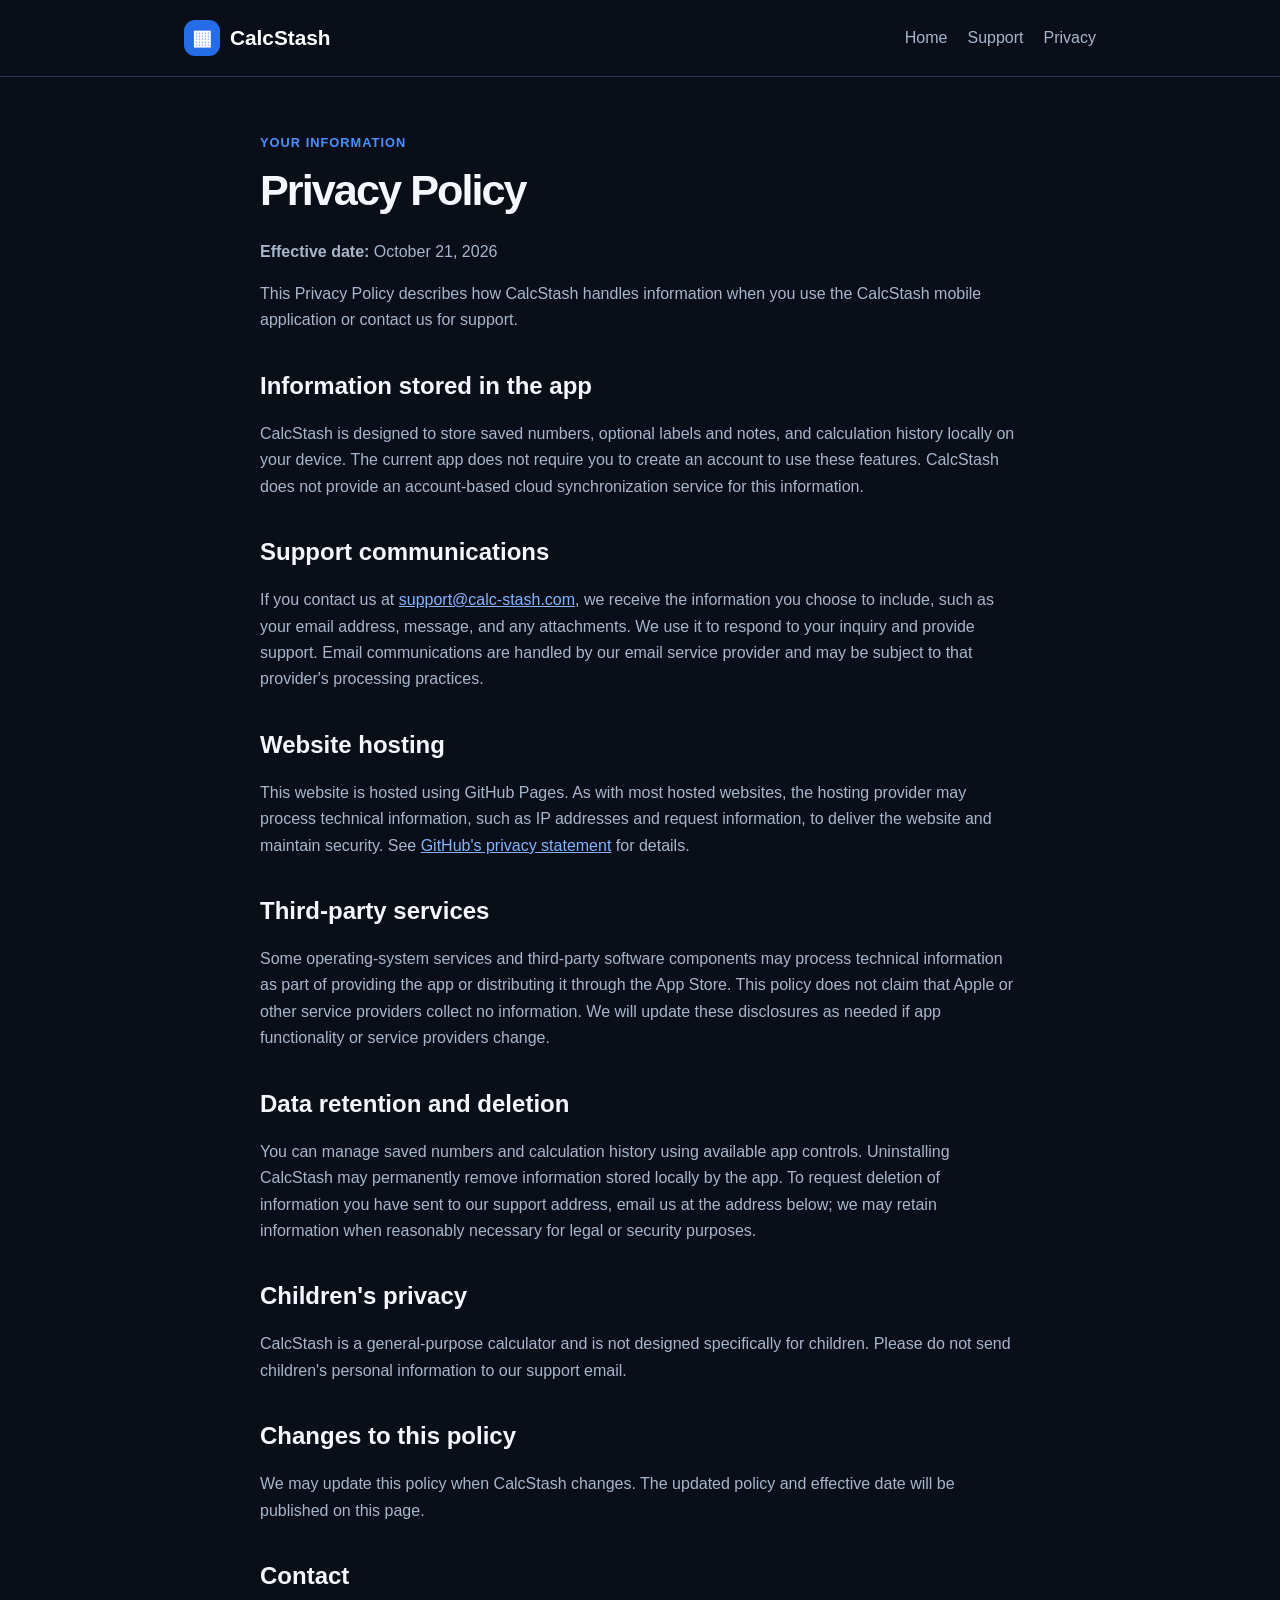
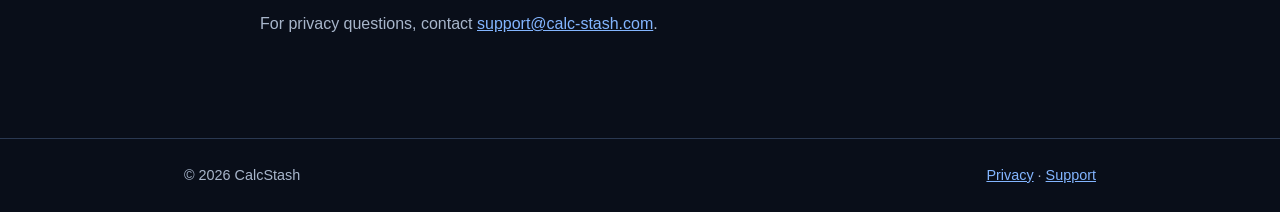
==== privacy/index.html @ 70f06aa5 "Add CalcStash website: privacy/index.html" ====
<!doctype html><html lang="en"><head><meta charset="utf-8"><meta name="viewport" content="width=device-width, initial-scale=1"><meta name="theme-color" content="#090e19"><meta name="description" content="Read how CalcStash handles information and locally saved calculations."><title>Privacy Policy — CalcStash</title><link rel="stylesheet" href="/styles.css"></head><body><header><div class="wrap"><nav aria-label="Main navigation"><a class="brand" href="/"><span class="mark" aria-hidden="true">▦</span>CalcStash</a><div class="links"><a href="/">Home</a><a href="/support/">Support</a><a href="/privacy/">Privacy</a></div></nav></div></header><main class="wrap"><article class="content"><div class="eyebrow">Your information</div><h1>Privacy Policy</h1><p><strong>Effective date:</strong> October 21, 2026</p><p>This Privacy Policy describes how CalcStash handles information when you use the CalcStash mobile application or contact us for support.</p><h2>Information stored in the app</h2><p>CalcStash is designed to store saved numbers, optional labels and notes, and calculation history locally on your device. The current app does not require you to create an account to use these features. CalcStash does not provide an account-based cloud synchronization service for this information.</p><h2>Support communications</h2><p>If you contact us at <a href="mailto:support@calc-stash.com">support@calc-stash.com</a>, we receive the information you choose to include, such as your email address, message, and any attachments. We use it to respond to your inquiry and provide support. Email communications are handled by our email service provider and may be subject to that provider's processing practices.</p><h2>Website hosting</h2><p>This website is hosted using GitHub Pages. As with most hosted websites, the hosting provider may process technical information, such as IP addresses and request information, to deliver the website and maintain security. See <a href="https://docs.github.com/en/site-policy/privacy-policies/github-general-privacy-statement">GitHub's privacy statement</a> for details.</p><h2>Third-party services</h2><p>Some operating-system services and third-party software components may process technical information as part of providing the app or distributing it through the App Store. This policy does not claim that Apple or other service providers collect no information. We will update these disclosures as needed if app functionality or service providers change.</p><h2>Data retention and deletion</h2><p>You can manage saved numbers and calculation history using available app controls. Uninstalling CalcStash may permanently remove information stored locally by the app. To request deletion of information you have sent to our support address, email us at the address below; we may retain information when reasonably necessary for legal or security purposes.</p><h2>Children's privacy</h2><p>CalcStash is a general-purpose calculator and is not designed specifically for children. Please do not send children's personal information to our support email.</p><h2>Changes to this policy</h2><p>We may update this policy when CalcStash changes. The updated policy and effective date will be published on this page.</p><h2>Contact</h2><p>For privacy questions, contact <a href="mailto:support@calc-stash.com">support@calc-stash.com</a>.</p></article></main><footer><div class="wrap"><span>© 2026 CalcStash</span><span><a href="/privacy/">Privacy</a> · <a href="/support/">Support</a></span></div></footer></body></html>
---- styles.css ----
:root{color-scheme:dark;--bg:#090e19;--surface:#131d30;--text:#f5f8ff;--muted:#a8b6cb;--blue:#4a91ff;--border:#2a3851}*{box-sizing:border-box}body{margin:0;background:var(--bg);color:var(--text);font-family:-apple-system,BlinkMacSystemFont,"Segoe UI",sans-serif;line-height:1.65}a{color:#83b5ff}a:hover{text-decoration:none}.wrap{max-width:960px;margin:auto;padding:0 24px}header{border-bottom:1px solid var(--border)}nav{display:flex;justify-content:space-between;align-items:center;gap:16px;min-height:76px}nav .brand{font-size:1.3rem;font-weight:750;color:white;text-decoration:none}nav .links{display:flex;gap:20px;flex-wrap:wrap}nav .links a{color:var(--muted);text-decoration:none}nav .links a:hover{color:white}.mark{display:inline-grid;place-items:center;background:#256de8;border-radius:11px;width:36px;height:36px;margin-right:10px;color:white}.hero{text-align:center;padding:100px 0 84px}.eyebrow{color:var(--blue);font-weight:650;letter-spacing:.08em;text-transform:uppercase;font-size:.8rem}h1{font-size:clamp(2.4rem,6vw,4.5rem);line-height:1.1;letter-spacing:-.045em;margin:14px 0 24px}h2{font-size:1.5rem;line-height:1.3}p{color:var(--muted)}.lead{font-size:1.22rem;max-width:600px;margin:0 auto 30px}.pill{display:inline-block;padding:11px 22px;background:#236ce5;color:white;text-decoration:none;border-radius:10px;font-weight:650}.cards{display:grid;grid-template-columns:repeat(3,1fr);gap:16px;margin:16px 0 90px}.card{background:var(--surface);border:1px solid var(--border);border-radius:16px;padding:24px}.card p{margin-bottom:0}.content{max-width:760px;margin:55px auto 100px}.content h1{font-size:2.7rem}.content h2{margin-top:36px}.content li{margin-bottom:10px;color:var(--muted)}footer{border-top:1px solid var(--border);padding:25px 0;color:var(--muted);font-size:.9rem}footer .wrap{display:flex;justify-content:space-between;gap:12px;flex-wrap:wrap}@media(max-width:640px){nav{align-items:flex-start;flex-direction:column;padding:18px 0}.hero{padding:70px 0}.cards{grid-template-columns:1fr;margin-bottom:60px}.content{margin:35px auto 70px}}
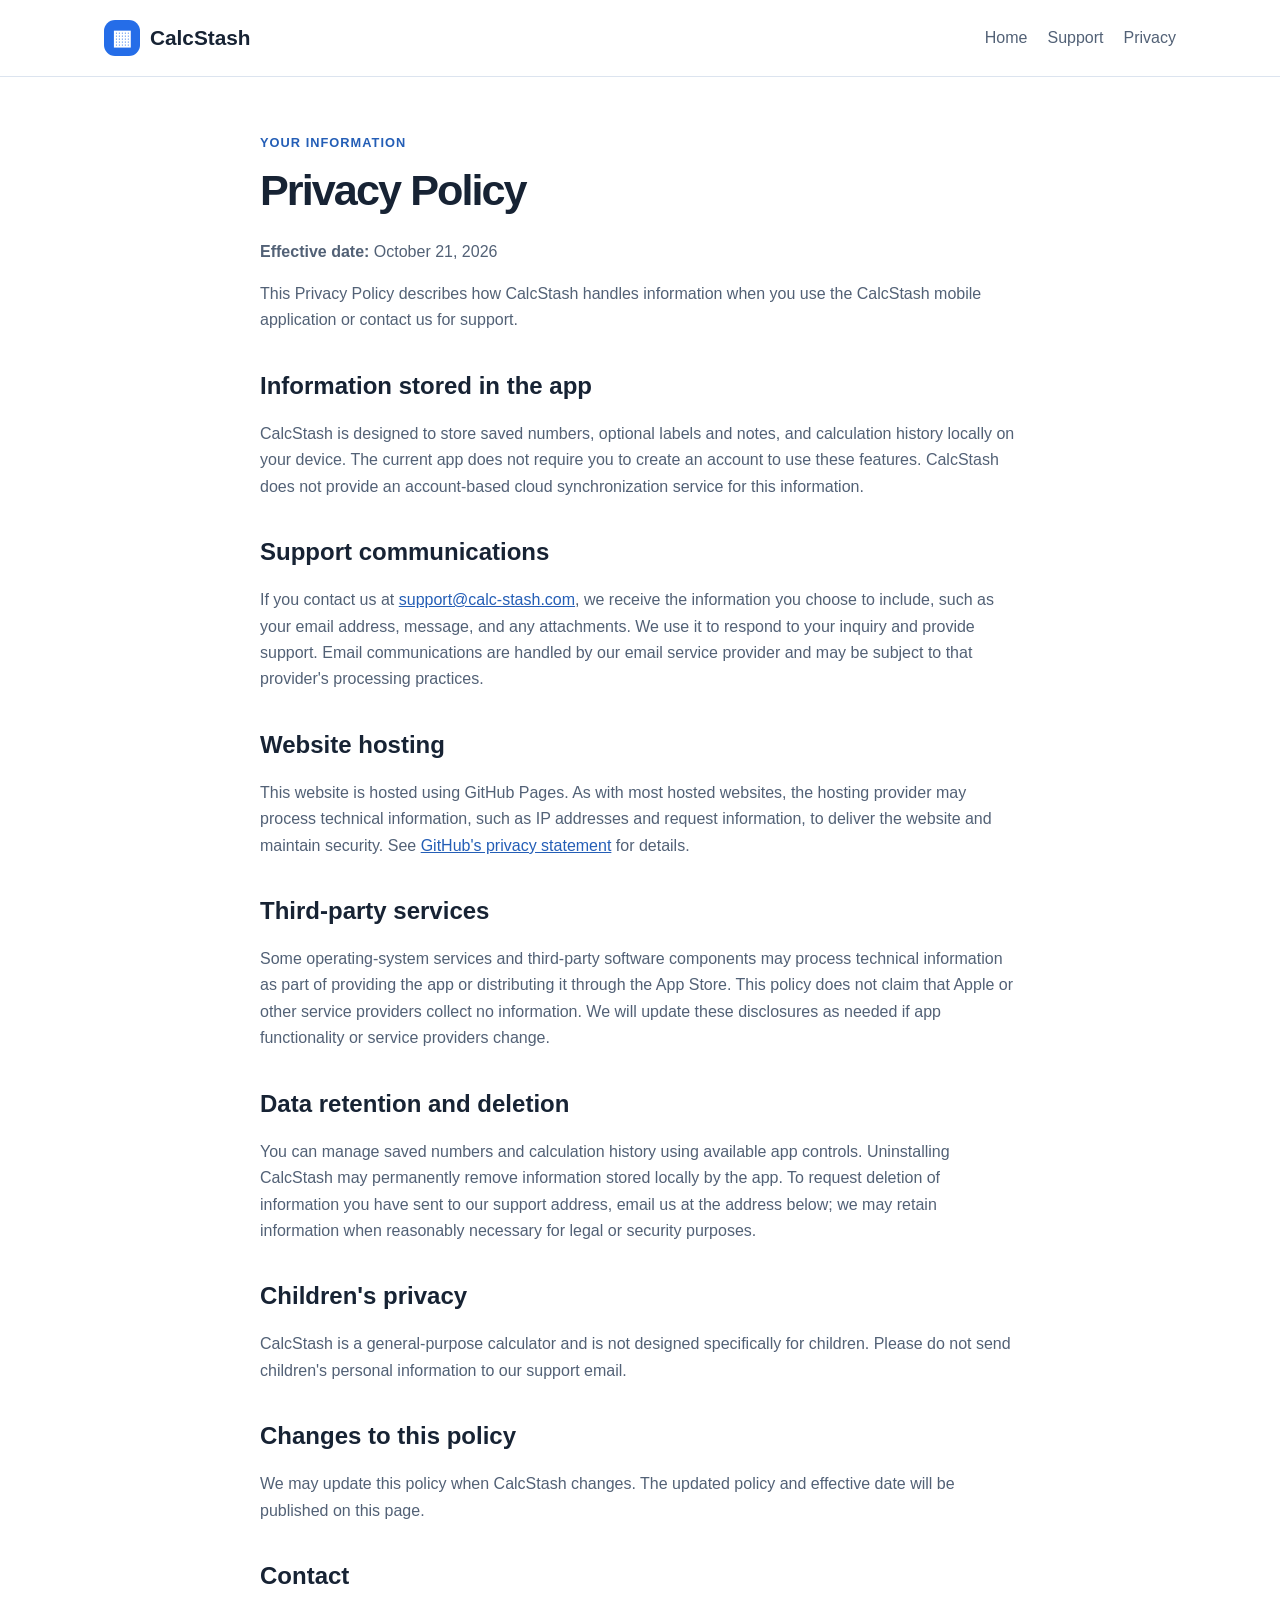
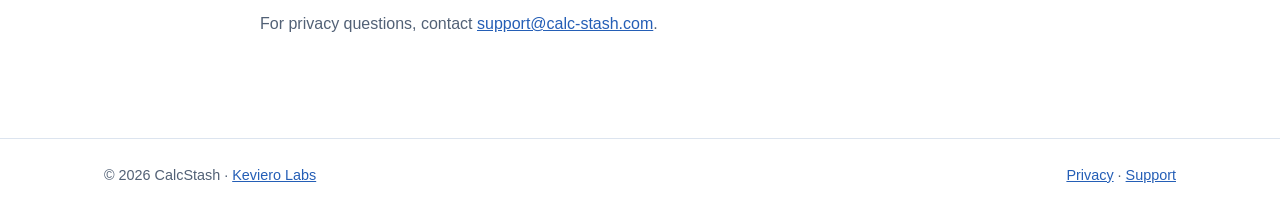
==== commit 9b86c2dd: "Align page with launch branding and accessibility" ====
--- a/privacy/index.html
+++ b/privacy/index.html
@@ -1 +1 @@
-<!doctype html><html lang="en"><head><meta charset="utf-8"><meta name="viewport" content="width=device-width, initial-scale=1"><meta name="theme-color" content="#090e19"><meta name="description" content="Read how CalcStash handles information and locally saved calculations."><title>Privacy Policy — CalcStash</title><link rel="stylesheet" href="/styles.css"></head><body><header><div class="wrap"><nav aria-label="Main navigation"><a class="brand" href="/"><span class="mark" aria-hidden="true">▦</span>CalcStash</a><div class="links"><a href="/">Home</a><a href="/support/">Support</a><a href="/privacy/">Privacy</a></div></nav></div></header><main class="wrap"><article class="content"><div class="eyebrow">Your information</div><h1>Privacy Policy</h1><p><strong>Effective date:</strong> October 21, 2026</p><p>This Privacy Policy describes how CalcStash handles information when you use the CalcStash mobile application or contact us for support.</p><h2>Information stored in the app</h2><p>CalcStash is designed to store saved numbers, optional labels and notes, and calculation history locally on your device. The current app does not require you to create an account to use these features. CalcStash does not provide an account-based cloud synchronization service for this information.</p><h2>Support communications</h2><p>If you contact us at <a href="mailto:support@calc-stash.com">support@calc-stash.com</a>, we receive the information you choose to include, such as your email address, message, and any attachments. We use it to respond to your inquiry and provide support. Email communications are handled by our email service provider and may be subject to that provider's processing practices.</p><h2>Website hosting</h2><p>This website is hosted using GitHub Pages. As with most hosted websites, the hosting provider may process technical information, such as IP addresses and request information, to deliver the website and maintain security. See <a href="https://docs.github.com/en/site-policy/privacy-policies/github-general-privacy-statement">GitHub's privacy statement</a> for details.</p><h2>Third-party services</h2><p>Some operating-system services and third-party software components may process technical information as part of providing the app or distributing it through the App Store. This policy does not claim that Apple or other service providers collect no information. We will update these disclosures as needed if app functionality or service providers change.</p><h2>Data retention and deletion</h2><p>You can manage saved numbers and calculation history using available app controls. Uninstalling CalcStash may permanently remove information stored locally by the app. To request deletion of information you have sent to our support address, email us at the address below; we may retain information when reasonably necessary for legal or security purposes.</p><h2>Children's privacy</h2><p>CalcStash is a general-purpose calculator and is not designed specifically for children. Please do not send children's personal information to our support email.</p><h2>Changes to this policy</h2><p>We may update this policy when CalcStash changes. The updated policy and effective date will be published on this page.</p><h2>Contact</h2><p>For privacy questions, contact <a href="mailto:support@calc-stash.com">support@calc-stash.com</a>.</p></article></main><footer><div class="wrap"><span>© 2026 CalcStash</span><span><a href="/privacy/">Privacy</a> · <a href="/support/">Support</a></span></div></footer></body></html>+<!doctype html><html lang="en"><head><meta charset="utf-8"><meta name="viewport" content="width=device-width, initial-scale=1"><meta name="theme-color" content="#ffffff"><meta name="description" content="Read how CalcStash handles information and locally saved calculations."><title>Privacy Policy — CalcStash</title><link rel="stylesheet" href="/styles.css"><link rel="canonical" href="https://calc-stash.com/privacy/"></head><body class="launch"><a class="skip" href="#main">Skip to content</a><header><div class="wrap"><nav aria-label="Main navigation"><a class="brand" href="/"><span class="mark" aria-hidden="true">▦</span>CalcStash</a><div class="links"><a href="/">Home</a><a href="/support/">Support</a><a href="/privacy/">Privacy</a></div></nav></div></header><main id="main" class="wrap"><article class="content"><div class="eyebrow">Your information</div><h1>Privacy Policy</h1><p><strong>Effective date:</strong> October 21, 2026</p><p>This Privacy Policy describes how CalcStash handles information when you use the CalcStash mobile application or contact us for support.</p><h2>Information stored in the app</h2><p>CalcStash is designed to store saved numbers, optional labels and notes, and calculation history locally on your device. The current app does not require you to create an account to use these features. CalcStash does not provide an account-based cloud synchronization service for this information.</p><h2>Support communications</h2><p>If you contact us at <a href="mailto:support@calc-stash.com">support@calc-stash.com</a>, we receive the information you choose to include, such as your email address, message, and any attachments. We use it to respond to your inquiry and provide support. Email communications are handled by our email service provider and may be subject to that provider's processing practices.</p><h2>Website hosting</h2><p>This website is hosted using GitHub Pages. As with most hosted websites, the hosting provider may process technical information, such as IP addresses and request information, to deliver the website and maintain security. See <a href="https://docs.github.com/en/site-policy/privacy-policies/github-general-privacy-statement">GitHub's privacy statement</a> for details.</p><h2>Third-party services</h2><p>Some operating-system services and third-party software components may process technical information as part of providing the app or distributing it through the App Store. This policy does not claim that Apple or other service providers collect no information. We will update these disclosures as needed if app functionality or service providers change.</p><h2>Data retention and deletion</h2><p>You can manage saved numbers and calculation history using available app controls. Uninstalling CalcStash may permanently remove information stored locally by the app. To request deletion of information you have sent to our support address, email us at the address below; we may retain information when reasonably necessary for legal or security purposes.</p><h2>Children's privacy</h2><p>CalcStash is a general-purpose calculator and is not designed specifically for children. Please do not send children's personal information to our support email.</p><h2>Changes to this policy</h2><p>We may update this policy when CalcStash changes. The updated policy and effective date will be published on this page.</p><h2>Contact</h2><p>For privacy questions, contact <a href="mailto:support@calc-stash.com">support@calc-stash.com</a>.</p></article></main><footer><div class="wrap"><span>© 2026 CalcStash · <a href="https://keviero.com/">Keviero Labs</a></span><span><a href="/privacy/">Privacy</a> · <a href="/support/">Support</a></span></div></footer></body></html>
--- a/styles.css
+++ b/styles.css
@@ -1 +1,2 @@
-:root{color-scheme:dark;--bg:#090e19;--surface:#131d30;--text:#f5f8ff;--muted:#a8b6cb;--blue:#4a91ff;--border:#2a3851}*{box-sizing:border-box}body{margin:0;background:var(--bg);color:var(--text);font-family:-apple-system,BlinkMacSystemFont,"Segoe UI",sans-serif;line-height:1.65}a{color:#83b5ff}a:hover{text-decoration:none}.wrap{max-width:960px;margin:auto;padding:0 24px}header{border-bottom:1px solid var(--border)}nav{display:flex;justify-content:space-between;align-items:center;gap:16px;min-height:76px}nav .brand{font-size:1.3rem;font-weight:750;color:white;text-decoration:none}nav .links{display:flex;gap:20px;flex-wrap:wrap}nav .links a{color:var(--muted);text-decoration:none}nav .links a:hover{color:white}.mark{display:inline-grid;place-items:center;background:#256de8;border-radius:11px;width:36px;height:36px;margin-right:10px;color:white}.hero{text-align:center;padding:100px 0 84px}.eyebrow{color:var(--blue);font-weight:650;letter-spacing:.08em;text-transform:uppercase;font-size:.8rem}h1{font-size:clamp(2.4rem,6vw,4.5rem);line-height:1.1;letter-spacing:-.045em;margin:14px 0 24px}h2{font-size:1.5rem;line-height:1.3}p{color:var(--muted)}.lead{font-size:1.22rem;max-width:600px;margin:0 auto 30px}.pill{display:inline-block;padding:11px 22px;background:#236ce5;color:white;text-decoration:none;border-radius:10px;font-weight:650}.cards{display:grid;grid-template-columns:repeat(3,1fr);gap:16px;margin:16px 0 90px}.card{background:var(--surface);border:1px solid var(--border);border-radius:16px;padding:24px}.card p{margin-bottom:0}.content{max-width:760px;margin:55px auto 100px}.content h1{font-size:2.7rem}.content h2{margin-top:36px}.content li{margin-bottom:10px;color:var(--muted)}footer{border-top:1px solid var(--border);padding:25px 0;color:var(--muted);font-size:.9rem}footer .wrap{display:flex;justify-content:space-between;gap:12px;flex-wrap:wrap}@media(max-width:640px){nav{align-items:flex-start;flex-direction:column;padding:18px 0}.hero{padding:70px 0}.cards{grid-template-columns:1fr;margin-bottom:60px}.content{margin:35px auto 70px}}+:root{color-scheme:dark;--bg:#090e19;--surface:#131d30;--text:#f5f8ff;--muted:#a8b6cb;--blue:#4a91ff;--border:#2a3851}*{box-sizing:border-box}body{margin:0;background:var(--bg);color:var(--text);font-family:-apple-system,BlinkMacSystemFont,"Segoe UI",sans-serif;line-height:1.65}a{color:#83b5ff}a:hover{text-decoration:none}.wrap{max-width:960px;margin:auto;padding:0 24px}header{border-bottom:1px solid var(--border)}nav{display:flex;justify-content:space-between;align-items:center;gap:16px;min-height:76px}nav .brand{font-size:1.3rem;font-weight:750;color:white;text-decoration:none}nav .links{display:flex;gap:20px;flex-wrap:wrap}nav .links a{color:var(--muted);text-decoration:none}nav .links a:hover{color:white}.mark{display:inline-grid;place-items:center;background:#256de8;border-radius:11px;width:36px;height:36px;margin-right:10px;color:white}.hero{text-align:center;padding:100px 0 84px}.eyebrow{color:var(--blue);font-weight:650;letter-spacing:.08em;text-transform:uppercase;font-size:.8rem}h1{font-size:clamp(2.4rem,6vw,4.5rem);line-height:1.1;letter-spacing:-.045em;margin:14px 0 24px}h2{font-size:1.5rem;line-height:1.3}p{color:var(--muted)}.lead{font-size:1.22rem;max-width:600px;margin:0 auto 30px}.pill{display:inline-block;padding:11px 22px;background:#236ce5;color:white;text-decoration:none;border-radius:10px;font-weight:650}.cards{display:grid;grid-template-columns:repeat(3,1fr);gap:16px;margin:16px 0 90px}.card{background:var(--surface);border:1px solid var(--border);border-radius:16px;padding:24px}.card p{margin-bottom:0}.content{max-width:760px;margin:55px auto 100px}.content h1{font-size:2.7rem}.content h2{margin-top:36px}.content li{margin-bottom:10px;color:var(--muted)}footer{border-top:1px solid var(--border);padding:25px 0;color:var(--muted);font-size:.9rem}footer .wrap{display:flex;justify-content:space-between;gap:12px;flex-wrap:wrap}@media(max-width:640px){nav{align-items:flex-start;flex-direction:column;padding:18px 0}.hero{padding:70px 0}.cards{grid-template-columns:1fr;margin-bottom:60px}.content{margin:35px auto 70px}}
+.launch{color-scheme:light;--bg:#fff;--surface:#f4f7fc;--text:#172334;--muted:#526176;--blue:#245eb6;--border:#dce4ef}.launch a{color:#245eb6}.launch nav .brand{color:var(--text)}.launch nav .links a:hover{color:var(--blue)}.launch .pill{color:white;background:#205dbb}.launch .wrap{max-width:1120px}.launch-hero{display:grid;grid-template-columns:1.1fr .9fr;align-items:center;gap:64px;padding-top:90px;padding-bottom:80px}.launch .lead{margin:0 0 20px}.release-note{font-size:.9rem}.concept{background:#edf3fc;border:1px solid var(--border);border-radius:28px;padding:32px;box-shadow:0 18px 60px #183b6712}.equation{text-align:right;color:var(--muted);margin-top:32px}.result{text-align:right;font-size:clamp(2rem,7vw,4rem);font-weight:700;letter-spacing:-.05em}.saved{display:grid;gap:4px;background:white;border:1px solid var(--border);border-radius:16px;padding:20px;margin:20px 0}.saved span,.concept small{font-size:.8rem;color:var(--muted)}.saved b{font-size:1.6rem;color:var(--blue)}.section{padding-top:32px;padding-bottom:48px;scroll-margin-top:24px}.section h2{font-size:clamp(1.8rem,4vw,2.8rem);letter-spacing:-.035em;margin:12px 0 28px}.launch .cards{margin:0;gap:20px}.feature-number{color:var(--blue);font-weight:700;font-size:.85rem}.launch h3{line-height:1.3;font-size:1.2rem}.examples{display:grid;grid-template-columns:1fr 1fr;gap:20px}.examples article{border-top:1px solid var(--border);padding:16px 0}.closing{background:#edf3fc;border-radius:24px;padding:40px;text-align:center}.closing h2{margin:0}.skip{position:absolute;left:12px;top:-100px;background:white;padding:12px;z-index:10}.skip:focus{top:12px}.launch a:focus-visible{outline:3px solid #245eb6;outline-offset:4px}.launch footer{margin-top:32px}@media(max-width:760px){.launch-hero{grid-template-columns:1fr;gap:32px;padding-top:48px;padding-bottom:40px}.launch .cards{grid-template-columns:1fr}.examples{grid-template-columns:1fr}.concept{padding:24px}.closing{padding:28px 18px}.launch nav{flex-wrap:wrap}.launch .links{gap:14px}}
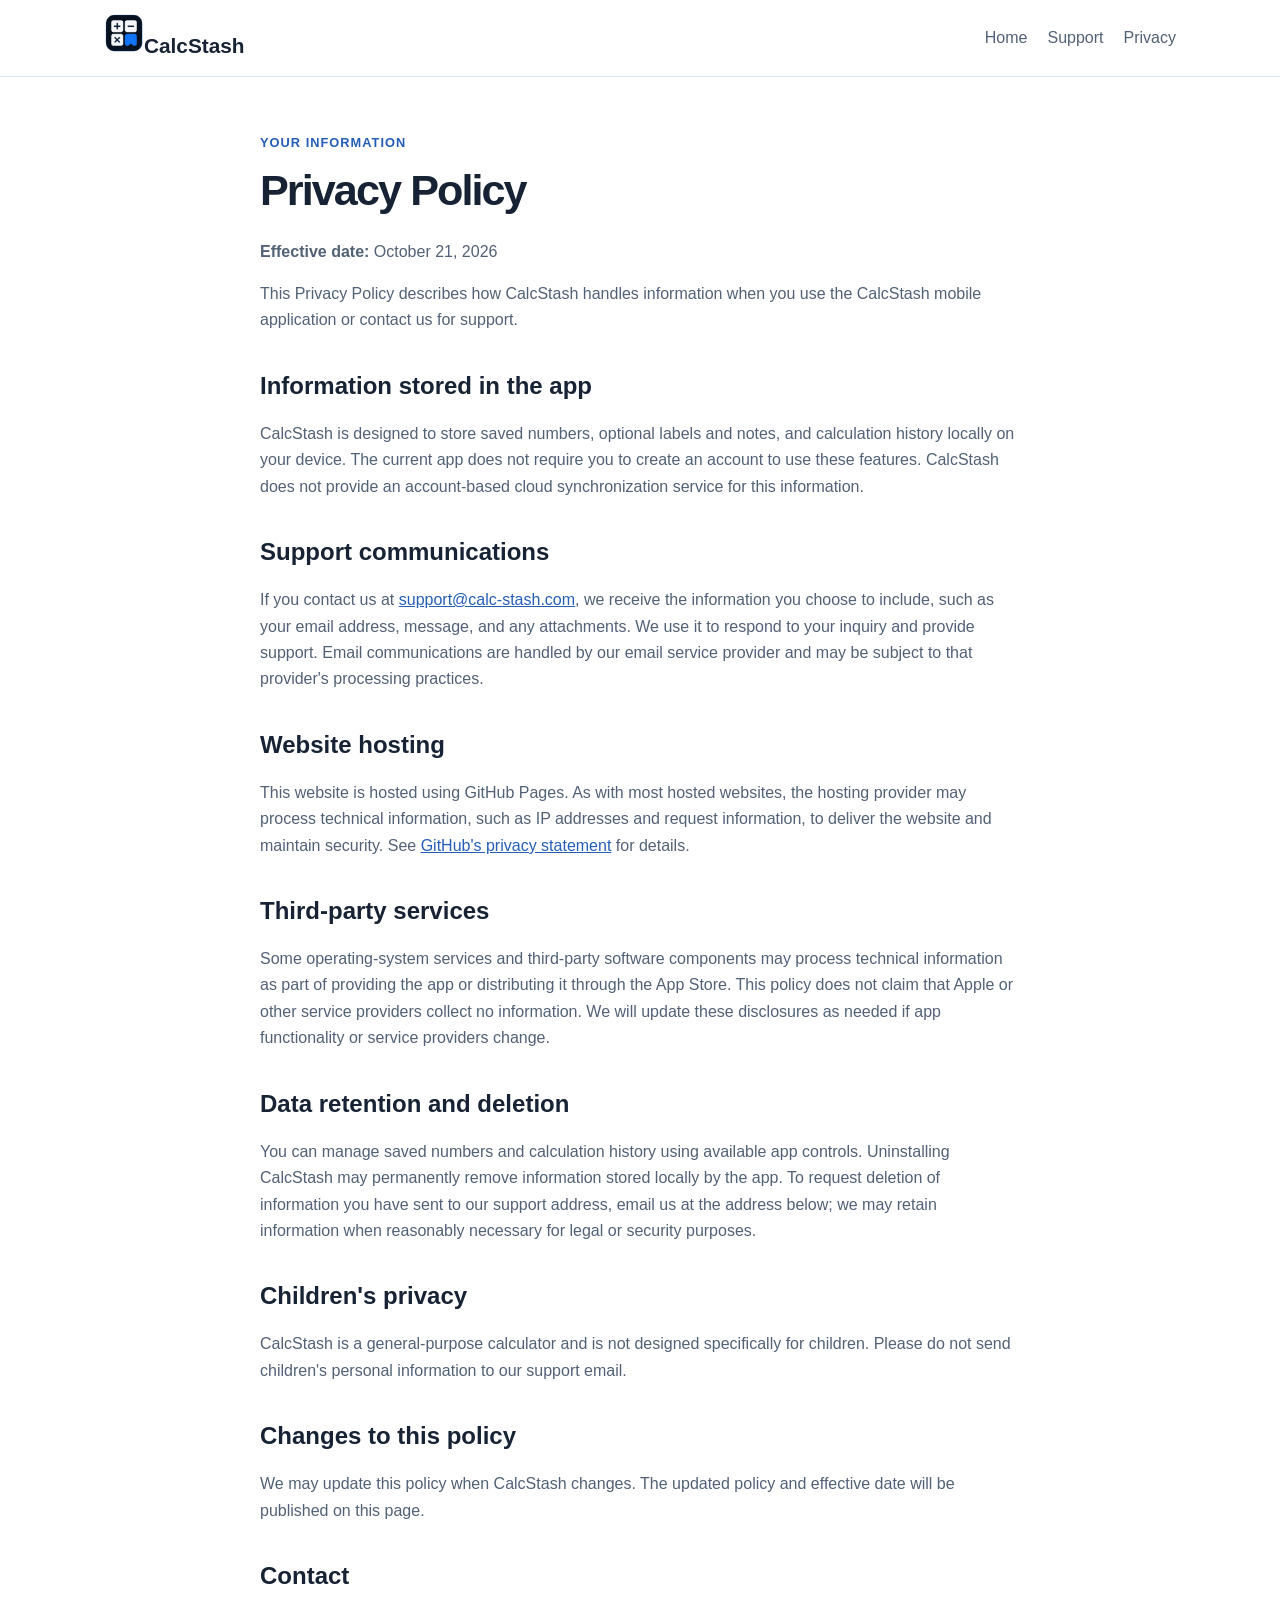
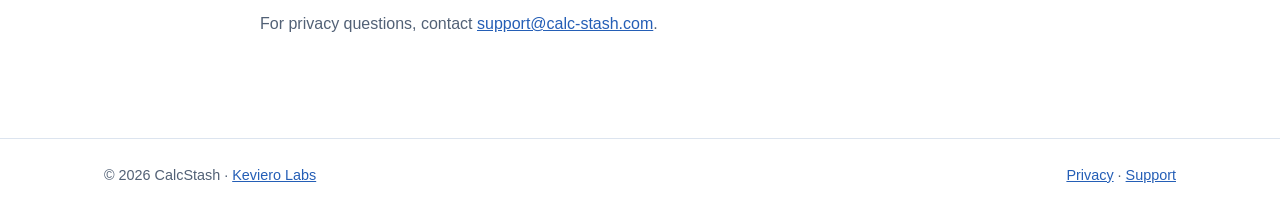
==== commit 03980a76: "Replace placeholder brand mark with original app icon" ====
--- a/privacy/index.html
+++ b/privacy/index.html
@@ -1 +1 @@
-<!doctype html><html lang="en"><head><meta charset="utf-8"><meta name="viewport" content="width=device-width, initial-scale=1"><meta name="theme-color" content="#ffffff"><meta name="description" content="Read how CalcStash handles information and locally saved calculations."><title>Privacy Policy — CalcStash</title><link rel="stylesheet" href="/styles.css"><link rel="canonical" href="https://calc-stash.com/privacy/"></head><body class="launch"><a class="skip" href="#main">Skip to content</a><header><div class="wrap"><nav aria-label="Main navigation"><a class="brand" href="/"><span class="mark" aria-hidden="true">▦</span>CalcStash</a><div class="links"><a href="/">Home</a><a href="/support/">Support</a><a href="/privacy/">Privacy</a></div></nav></div></header><main id="main" class="wrap"><article class="content"><div class="eyebrow">Your information</div><h1>Privacy Policy</h1><p><strong>Effective date:</strong> October 21, 2026</p><p>This Privacy Policy describes how CalcStash handles information when you use the CalcStash mobile application or contact us for support.</p><h2>Information stored in the app</h2><p>CalcStash is designed to store saved numbers, optional labels and notes, and calculation history locally on your device. The current app does not require you to create an account to use these features. CalcStash does not provide an account-based cloud synchronization service for this information.</p><h2>Support communications</h2><p>If you contact us at <a href="mailto:support@calc-stash.com">support@calc-stash.com</a>, we receive the information you choose to include, such as your email address, message, and any attachments. We use it to respond to your inquiry and provide support. Email communications are handled by our email service provider and may be subject to that provider's processing practices.</p><h2>Website hosting</h2><p>This website is hosted using GitHub Pages. As with most hosted websites, the hosting provider may process technical information, such as IP addresses and request information, to deliver the website and maintain security. See <a href="https://docs.github.com/en/site-policy/privacy-policies/github-general-privacy-statement">GitHub's privacy statement</a> for details.</p><h2>Third-party services</h2><p>Some operating-system services and third-party software components may process technical information as part of providing the app or distributing it through the App Store. This policy does not claim that Apple or other service providers collect no information. We will update these disclosures as needed if app functionality or service providers change.</p><h2>Data retention and deletion</h2><p>You can manage saved numbers and calculation history using available app controls. Uninstalling CalcStash may permanently remove information stored locally by the app. To request deletion of information you have sent to our support address, email us at the address below; we may retain information when reasonably necessary for legal or security purposes.</p><h2>Children's privacy</h2><p>CalcStash is a general-purpose calculator and is not designed specifically for children. Please do not send children's personal information to our support email.</p><h2>Changes to this policy</h2><p>We may update this policy when CalcStash changes. The updated policy and effective date will be published on this page.</p><h2>Contact</h2><p>For privacy questions, contact <a href="mailto:support@calc-stash.com">support@calc-stash.com</a>.</p></article></main><footer><div class="wrap"><span>© 2026 CalcStash · <a href="https://keviero.com/">Keviero Labs</a></span><span><a href="/privacy/">Privacy</a> · <a href="/support/">Support</a></span></div></footer></body></html>+<!doctype html><html lang="en"><head><meta charset="utf-8"><meta name="viewport" content="width=device-width, initial-scale=1"><meta name="theme-color" content="#ffffff"><meta name="description" content="Read how CalcStash handles information and locally saved calculations."><title>Privacy Policy — CalcStash</title><link rel="stylesheet" href="/styles.css"><link rel="canonical" href="https://calc-stash.com/privacy/"><link rel="icon" type="image/svg+xml" href="/assets/calcstash-icon.svg"></head><body class="launch"><a class="skip" href="#main">Skip to content</a><header><div class="wrap"><nav aria-label="Main navigation"><a class="brand" href="/"><img class="brand-icon" src="/assets/calcstash-icon.svg" width="40" height="40" alt="">CalcStash</a><div class="links"><a href="/">Home</a><a href="/support/">Support</a><a href="/privacy/">Privacy</a></div></nav></div></header><main id="main" class="wrap"><article class="content"><div class="eyebrow">Your information</div><h1>Privacy Policy</h1><p><strong>Effective date:</strong> October 21, 2026</p><p>This Privacy Policy describes how CalcStash handles information when you use the CalcStash mobile application or contact us for support.</p><h2>Information stored in the app</h2><p>CalcStash is designed to store saved numbers, optional labels and notes, and calculation history locally on your device. The current app does not require you to create an account to use these features. CalcStash does not provide an account-based cloud synchronization service for this information.</p><h2>Support communications</h2><p>If you contact us at <a href="mailto:support@calc-stash.com">support@calc-stash.com</a>, we receive the information you choose to include, such as your email address, message, and any attachments. We use it to respond to your inquiry and provide support. Email communications are handled by our email service provider and may be subject to that provider's processing practices.</p><h2>Website hosting</h2><p>This website is hosted using GitHub Pages. As with most hosted websites, the hosting provider may process technical information, such as IP addresses and request information, to deliver the website and maintain security. See <a href="https://docs.github.com/en/site-policy/privacy-policies/github-general-privacy-statement">GitHub's privacy statement</a> for details.</p><h2>Third-party services</h2><p>Some operating-system services and third-party software components may process technical information as part of providing the app or distributing it through the App Store. This policy does not claim that Apple or other service providers collect no information. We will update these disclosures as needed if app functionality or service providers change.</p><h2>Data retention and deletion</h2><p>You can manage saved numbers and calculation history using available app controls. Uninstalling CalcStash may permanently remove information stored locally by the app. To request deletion of information you have sent to our support address, email us at the address below; we may retain information when reasonably necessary for legal or security purposes.</p><h2>Children's privacy</h2><p>CalcStash is a general-purpose calculator and is not designed specifically for children. Please do not send children's personal information to our support email.</p><h2>Changes to this policy</h2><p>We may update this policy when CalcStash changes. The updated policy and effective date will be published on this page.</p><h2>Contact</h2><p>For privacy questions, contact <a href="mailto:support@calc-stash.com">support@calc-stash.com</a>.</p></article></main><footer><div class="wrap"><span>© 2026 CalcStash · <a href="https://keviero.com/">Keviero Labs</a></span><span><a href="/privacy/">Privacy</a> · <a href="/support/">Support</a></span></div></footer></body></html>
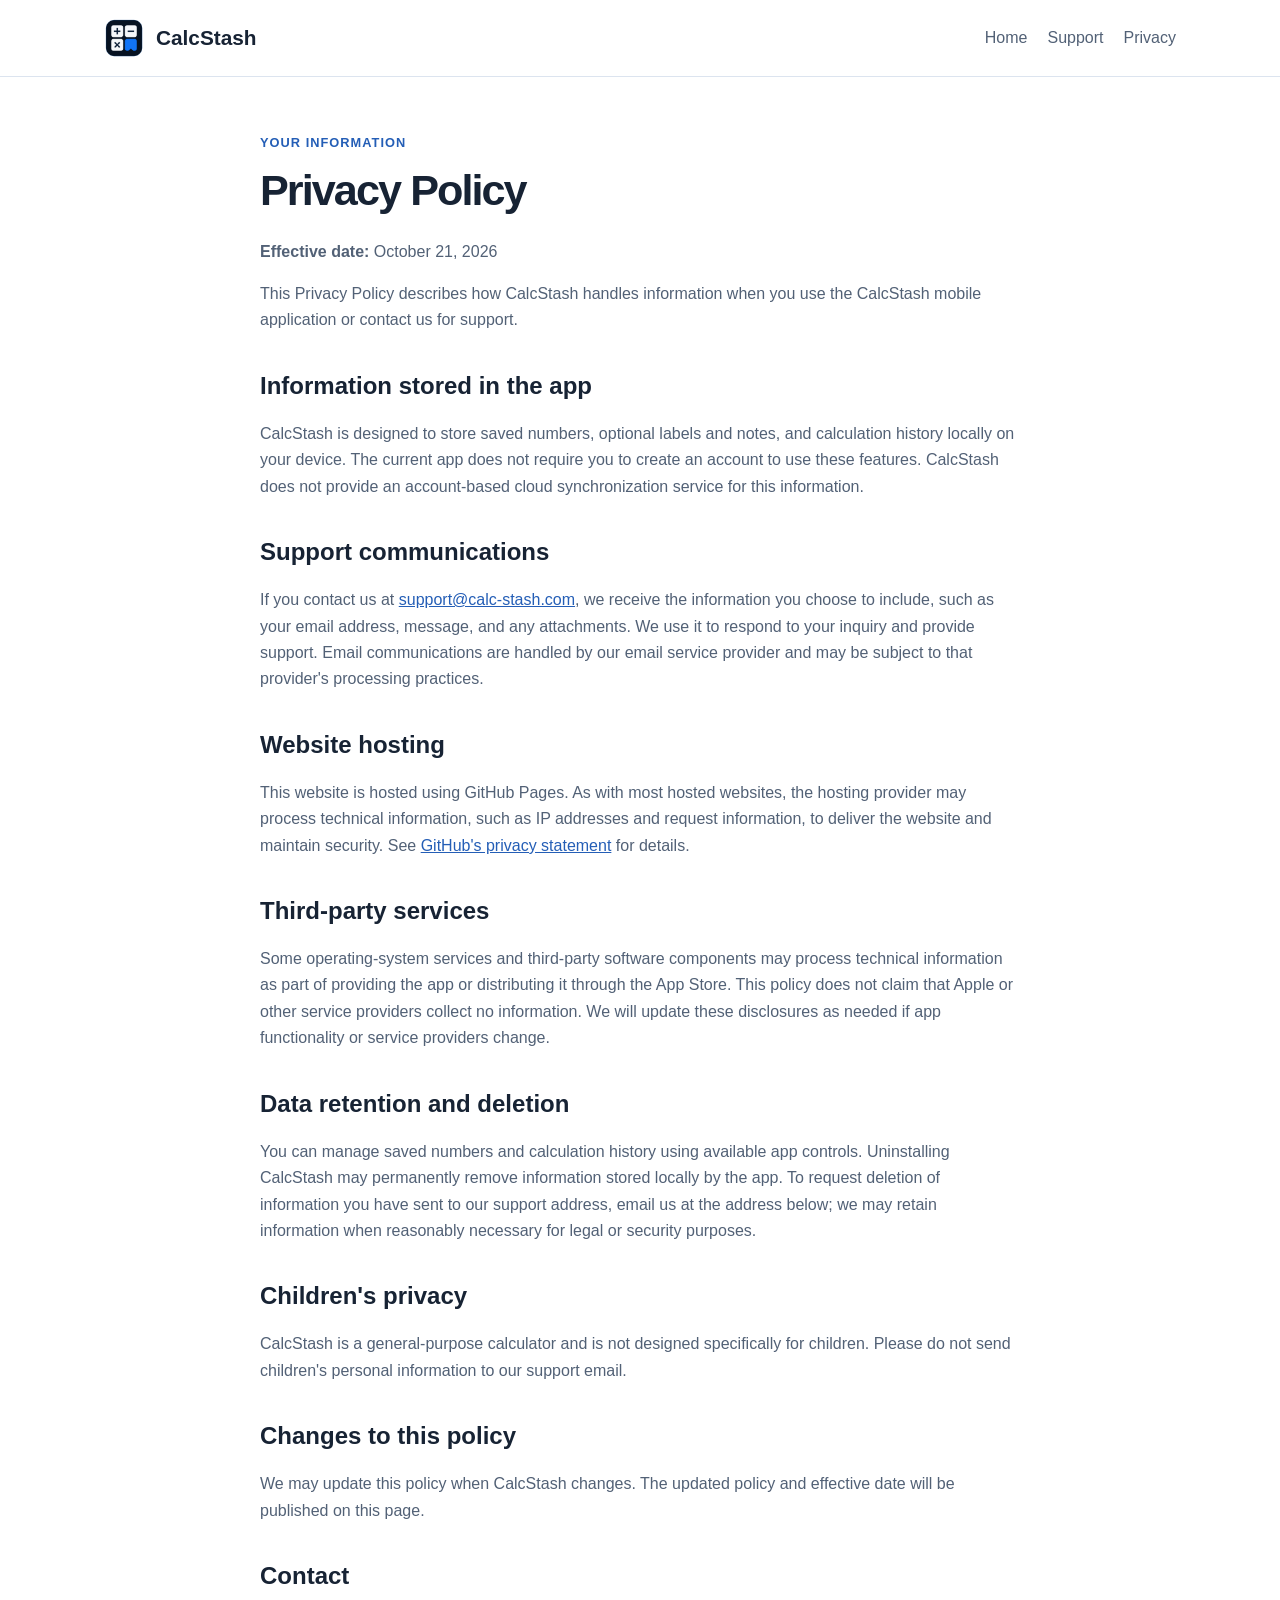
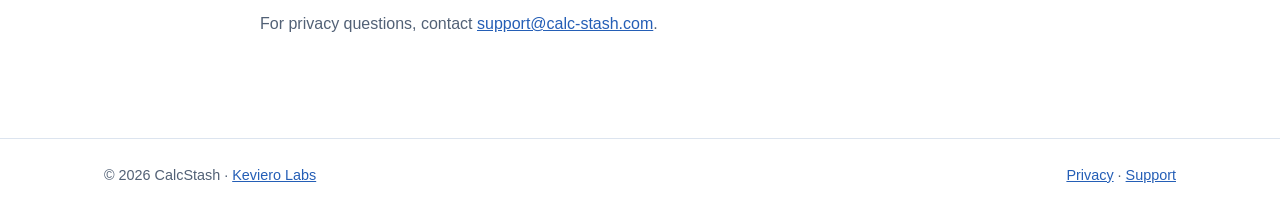
==== commit ae039cab: "Replace placeholder with original app icon" ====
--- a/privacy/index.html
+++ b/privacy/index.html
@@ -1 +1 @@
-<!doctype html><html lang="en"><head><meta charset="utf-8"><meta name="viewport" content="width=device-width, initial-scale=1"><meta name="theme-color" content="#ffffff"><meta name="description" content="Read how CalcStash handles information and locally saved calculations."><title>Privacy Policy — CalcStash</title><link rel="stylesheet" href="/styles.css"><link rel="canonical" href="https://calc-stash.com/privacy/"><link rel="icon" type="image/svg+xml" href="/assets/calcstash-icon.svg"></head><body class="launch"><a class="skip" href="#main">Skip to content</a><header><div class="wrap"><nav aria-label="Main navigation"><a class="brand" href="/"><img class="brand-icon" src="/assets/calcstash-icon.svg" width="40" height="40" alt="">CalcStash</a><div class="links"><a href="/">Home</a><a href="/support/">Support</a><a href="/privacy/">Privacy</a></div></nav></div></header><main id="main" class="wrap"><article class="content"><div class="eyebrow">Your information</div><h1>Privacy Policy</h1><p><strong>Effective date:</strong> October 21, 2026</p><p>This Privacy Policy describes how CalcStash handles information when you use the CalcStash mobile application or contact us for support.</p><h2>Information stored in the app</h2><p>CalcStash is designed to store saved numbers, optional labels and notes, and calculation history locally on your device. The current app does not require you to create an account to use these features. CalcStash does not provide an account-based cloud synchronization service for this information.</p><h2>Support communications</h2><p>If you contact us at <a href="mailto:support@calc-stash.com">support@calc-stash.com</a>, we receive the information you choose to include, such as your email address, message, and any attachments. We use it to respond to your inquiry and provide support. Email communications are handled by our email service provider and may be subject to that provider's processing practices.</p><h2>Website hosting</h2><p>This website is hosted using GitHub Pages. As with most hosted websites, the hosting provider may process technical information, such as IP addresses and request information, to deliver the website and maintain security. See <a href="https://docs.github.com/en/site-policy/privacy-policies/github-general-privacy-statement">GitHub's privacy statement</a> for details.</p><h2>Third-party services</h2><p>Some operating-system services and third-party software components may process technical information as part of providing the app or distributing it through the App Store. This policy does not claim that Apple or other service providers collect no information. We will update these disclosures as needed if app functionality or service providers change.</p><h2>Data retention and deletion</h2><p>You can manage saved numbers and calculation history using available app controls. Uninstalling CalcStash may permanently remove information stored locally by the app. To request deletion of information you have sent to our support address, email us at the address below; we may retain information when reasonably necessary for legal or security purposes.</p><h2>Children's privacy</h2><p>CalcStash is a general-purpose calculator and is not designed specifically for children. Please do not send children's personal information to our support email.</p><h2>Changes to this policy</h2><p>We may update this policy when CalcStash changes. The updated policy and effective date will be published on this page.</p><h2>Contact</h2><p>For privacy questions, contact <a href="mailto:support@calc-stash.com">support@calc-stash.com</a>.</p></article></main><footer><div class="wrap"><span>© 2026 CalcStash · <a href="https://keviero.com/">Keviero Labs</a></span><span><a href="/privacy/">Privacy</a> · <a href="/support/">Support</a></span></div></footer></body></html>+<!doctype html><html lang="en"><head><meta charset="utf-8"><meta name="viewport" content="width=device-width, initial-scale=1"><meta name="theme-color" content="#ffffff"><meta name="description" content="Read how CalcStash handles information and locally saved calculations."><title>Privacy Policy — CalcStash</title><link rel="stylesheet" href="/styles.css"><link rel="canonical" href="https://calc-stash.com/privacy/"><link rel="icon" type="image/svg+xml" href="/assets/calcstash-icon.svg"><link rel="icon" type="image/svg+xml" href="/assets/calcstash-icon.svg"></head><body class="launch"><a class="skip" href="#main">Skip to content</a><header><div class="wrap"><nav aria-label="Main navigation"><a class="brand" href="/"><img class="brand-icon" src="/assets/calcstash-icon.svg" width="40" height="40" alt="">CalcStash</a><div class="links"><a href="/">Home</a><a href="/support/">Support</a><a href="/privacy/">Privacy</a></div></nav></div></header><main id="main" class="wrap"><article class="content"><div class="eyebrow">Your information</div><h1>Privacy Policy</h1><p><strong>Effective date:</strong> October 21, 2026</p><p>This Privacy Policy describes how CalcStash handles information when you use the CalcStash mobile application or contact us for support.</p><h2>Information stored in the app</h2><p>CalcStash is designed to store saved numbers, optional labels and notes, and calculation history locally on your device. The current app does not require you to create an account to use these features. CalcStash does not provide an account-based cloud synchronization service for this information.</p><h2>Support communications</h2><p>If you contact us at <a href="mailto:support@calc-stash.com">support@calc-stash.com</a>, we receive the information you choose to include, such as your email address, message, and any attachments. We use it to respond to your inquiry and provide support. Email communications are handled by our email service provider and may be subject to that provider's processing practices.</p><h2>Website hosting</h2><p>This website is hosted using GitHub Pages. As with most hosted websites, the hosting provider may process technical information, such as IP addresses and request information, to deliver the website and maintain security. See <a href="https://docs.github.com/en/site-policy/privacy-policies/github-general-privacy-statement">GitHub's privacy statement</a> for details.</p><h2>Third-party services</h2><p>Some operating-system services and third-party software components may process technical information as part of providing the app or distributing it through the App Store. This policy does not claim that Apple or other service providers collect no information. We will update these disclosures as needed if app functionality or service providers change.</p><h2>Data retention and deletion</h2><p>You can manage saved numbers and calculation history using available app controls. Uninstalling CalcStash may permanently remove information stored locally by the app. To request deletion of information you have sent to our support address, email us at the address below; we may retain information when reasonably necessary for legal or security purposes.</p><h2>Children's privacy</h2><p>CalcStash is a general-purpose calculator and is not designed specifically for children. Please do not send children's personal information to our support email.</p><h2>Changes to this policy</h2><p>We may update this policy when CalcStash changes. The updated policy and effective date will be published on this page.</p><h2>Contact</h2><p>For privacy questions, contact <a href="mailto:support@calc-stash.com">support@calc-stash.com</a>.</p></article></main><footer><div class="wrap"><span>© 2026 CalcStash · <a href="https://keviero.com/">Keviero Labs</a></span><span><a href="/privacy/">Privacy</a> · <a href="/support/">Support</a></span></div></footer></body></html>
--- a/styles.css
+++ b/styles.css
@@ -1,2 +1,4 @@
 :root{color-scheme:dark;--bg:#090e19;--surface:#131d30;--text:#f5f8ff;--muted:#a8b6cb;--blue:#4a91ff;--border:#2a3851}*{box-sizing:border-box}body{margin:0;background:var(--bg);color:var(--text);font-family:-apple-system,BlinkMacSystemFont,"Segoe UI",sans-serif;line-height:1.65}a{color:#83b5ff}a:hover{text-decoration:none}.wrap{max-width:960px;margin:auto;padding:0 24px}header{border-bottom:1px solid var(--border)}nav{display:flex;justify-content:space-between;align-items:center;gap:16px;min-height:76px}nav .brand{font-size:1.3rem;font-weight:750;color:white;text-decoration:none}nav .links{display:flex;gap:20px;flex-wrap:wrap}nav .links a{color:var(--muted);text-decoration:none}nav .links a:hover{color:white}.mark{display:inline-grid;place-items:center;background:#256de8;border-radius:11px;width:36px;height:36px;margin-right:10px;color:white}.hero{text-align:center;padding:100px 0 84px}.eyebrow{color:var(--blue);font-weight:650;letter-spacing:.08em;text-transform:uppercase;font-size:.8rem}h1{font-size:clamp(2.4rem,6vw,4.5rem);line-height:1.1;letter-spacing:-.045em;margin:14px 0 24px}h2{font-size:1.5rem;line-height:1.3}p{color:var(--muted)}.lead{font-size:1.22rem;max-width:600px;margin:0 auto 30px}.pill{display:inline-block;padding:11px 22px;background:#236ce5;color:white;text-decoration:none;border-radius:10px;font-weight:650}.cards{display:grid;grid-template-columns:repeat(3,1fr);gap:16px;margin:16px 0 90px}.card{background:var(--surface);border:1px solid var(--border);border-radius:16px;padding:24px}.card p{margin-bottom:0}.content{max-width:760px;margin:55px auto 100px}.content h1{font-size:2.7rem}.content h2{margin-top:36px}.content li{margin-bottom:10px;color:var(--muted)}footer{border-top:1px solid var(--border);padding:25px 0;color:var(--muted);font-size:.9rem}footer .wrap{display:flex;justify-content:space-between;gap:12px;flex-wrap:wrap}@media(max-width:640px){nav{align-items:flex-start;flex-direction:column;padding:18px 0}.hero{padding:70px 0}.cards{grid-template-columns:1fr;margin-bottom:60px}.content{margin:35px auto 70px}}
 .launch{color-scheme:light;--bg:#fff;--surface:#f4f7fc;--text:#172334;--muted:#526176;--blue:#245eb6;--border:#dce4ef}.launch a{color:#245eb6}.launch nav .brand{color:var(--text)}.launch nav .links a:hover{color:var(--blue)}.launch .pill{color:white;background:#205dbb}.launch .wrap{max-width:1120px}.launch-hero{display:grid;grid-template-columns:1.1fr .9fr;align-items:center;gap:64px;padding-top:90px;padding-bottom:80px}.launch .lead{margin:0 0 20px}.release-note{font-size:.9rem}.concept{background:#edf3fc;border:1px solid var(--border);border-radius:28px;padding:32px;box-shadow:0 18px 60px #183b6712}.equation{text-align:right;color:var(--muted);margin-top:32px}.result{text-align:right;font-size:clamp(2rem,7vw,4rem);font-weight:700;letter-spacing:-.05em}.saved{display:grid;gap:4px;background:white;border:1px solid var(--border);border-radius:16px;padding:20px;margin:20px 0}.saved span,.concept small{font-size:.8rem;color:var(--muted)}.saved b{font-size:1.6rem;color:var(--blue)}.section{padding-top:32px;padding-bottom:48px;scroll-margin-top:24px}.section h2{font-size:clamp(1.8rem,4vw,2.8rem);letter-spacing:-.035em;margin:12px 0 28px}.launch .cards{margin:0;gap:20px}.feature-number{color:var(--blue);font-weight:700;font-size:.85rem}.launch h3{line-height:1.3;font-size:1.2rem}.examples{display:grid;grid-template-columns:1fr 1fr;gap:20px}.examples article{border-top:1px solid var(--border);padding:16px 0}.closing{background:#edf3fc;border-radius:24px;padding:40px;text-align:center}.closing h2{margin:0}.skip{position:absolute;left:12px;top:-100px;background:white;padding:12px;z-index:10}.skip:focus{top:12px}.launch a:focus-visible{outline:3px solid #245eb6;outline-offset:4px}.launch footer{margin-top:32px}@media(max-width:760px){.launch-hero{grid-template-columns:1fr;gap:32px;padding-top:48px;padding-bottom:40px}.launch .cards{grid-template-columns:1fr}.examples{grid-template-columns:1fr}.concept{padding:24px}.closing{padding:28px 18px}.launch nav{flex-wrap:wrap}.launch .links{gap:14px}}
+
+nav .brand{display:inline-flex;align-items:center;gap:12px}.brand-icon{display:block;width:40px;height:40px;border-radius:10px;object-fit:contain;flex-shrink:0}
